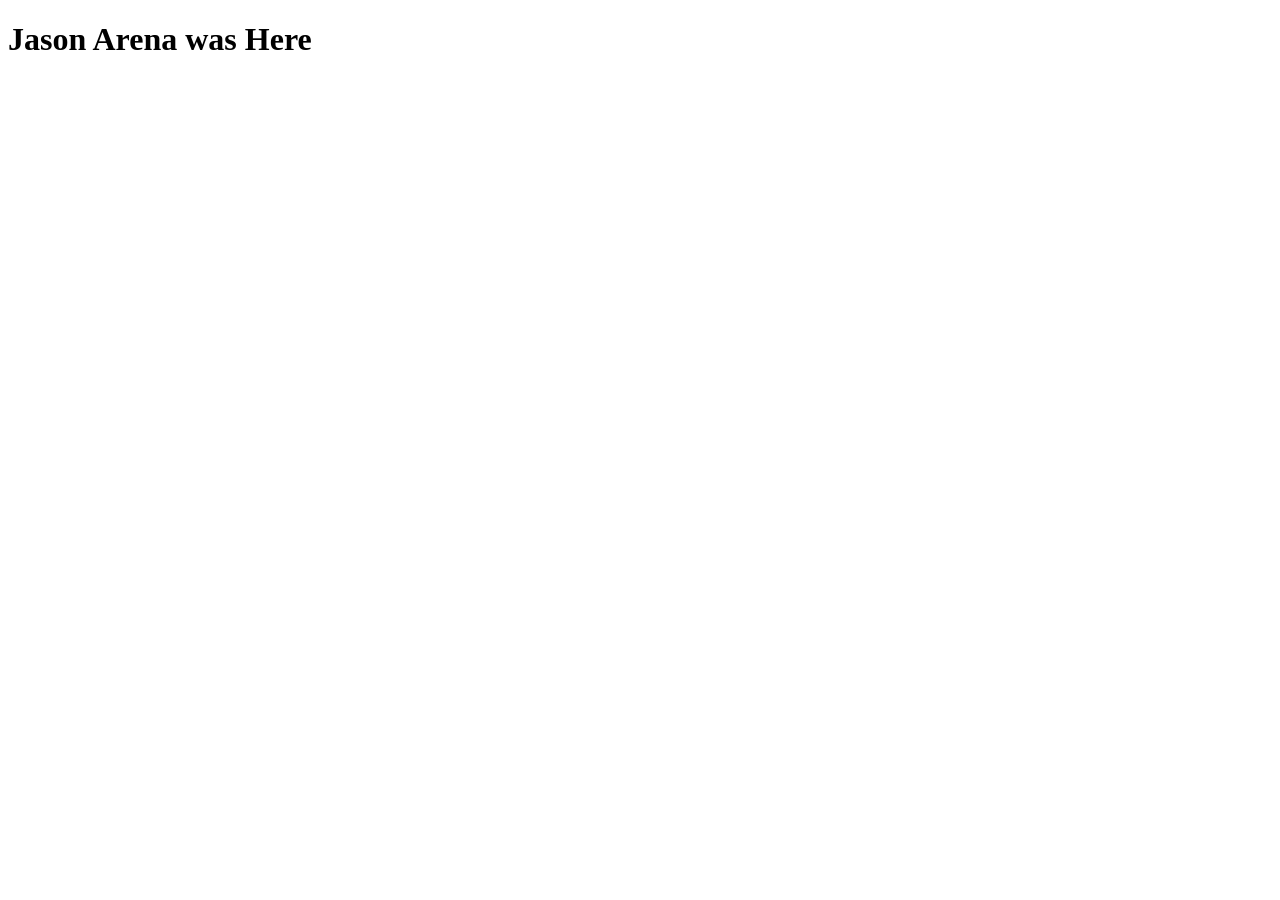
==== index.html @ 77fc9042 "Add basic HTML page saying Jason Arena was Here" ====
<!DOCTYPE html>
<html lang="en">
<head>
    <meta charset="UTF-8">
    <meta name="viewport" content="width=device-width, initial-scale=1.0">
    <title>Jason Arena was Here</title>
</head>
<body>
    <h1>Jason Arena was Here</h1>
</body>
</html>
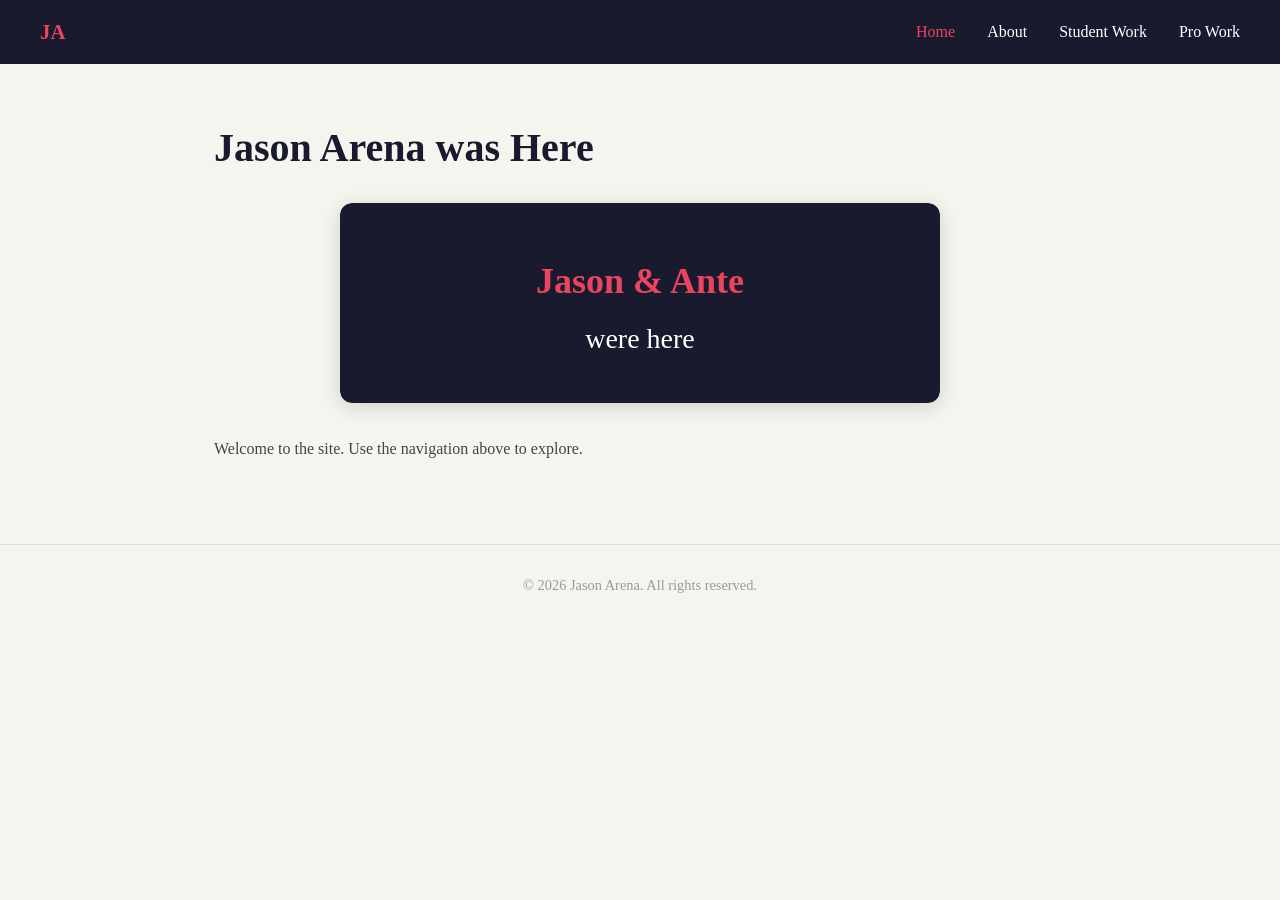
==== commit 73a1b63c: "Add global nav, image, and pages for About, Student Work, Pro Work" ====
--- a/index.html
+++ b/index.html
@@ -4,8 +4,33 @@
     <meta charset="UTF-8">
     <meta name="viewport" content="width=device-width, initial-scale=1.0">
     <title>Jason Arena was Here</title>
+    <link rel="stylesheet" href="styles.css">
 </head>
 <body>
-    <h1>Jason Arena was Here</h1>
+
+    <nav>
+        <a class="logo" href="index.html">JA</a>
+        <ul>
+            <li><a href="index.html" class="active">Home</a></li>
+            <li><a href="about.html">About</a></li>
+            <li><a href="student-work.html">Student Work</a></li>
+            <li><a href="pro-work.html">Pro Work</a></li>
+        </ul>
+    </nav>
+
+    <main>
+        <h1>Jason Arena was Here</h1>
+        <img
+            class="hero-image"
+            src="images/jason-ante-here.svg"
+            alt="Jason and Ante were here"
+        >
+        <p>Welcome to the site. Use the navigation above to explore.</p>
+    </main>
+
+    <footer>
+        &copy; 2026 Jason Arena. All rights reserved.
+    </footer>
+
 </body>
 </html>
--- a/styles.css
+++ b/styles.css
@@ -0,0 +1,119 @@
+* {
+    margin: 0;
+    padding: 0;
+    box-sizing: border-box;
+}
+
+body {
+    font-family: Georgia, serif;
+    background-color: #f5f5f0;
+    color: #222;
+}
+
+/* Navigation */
+nav {
+    background-color: #1a1a2e;
+    padding: 0 40px;
+    display: flex;
+    align-items: center;
+    justify-content: space-between;
+    height: 64px;
+    position: sticky;
+    top: 0;
+    z-index: 100;
+}
+
+nav .logo {
+    color: #e94560;
+    font-size: 1.3rem;
+    font-weight: bold;
+    text-decoration: none;
+}
+
+nav ul {
+    list-style: none;
+    display: flex;
+    gap: 32px;
+}
+
+nav ul li a {
+    color: #ffffff;
+    text-decoration: none;
+    font-size: 1rem;
+    transition: color 0.2s;
+}
+
+nav ul li a:hover,
+nav ul li a.active {
+    color: #e94560;
+}
+
+/* Main content */
+main {
+    max-width: 900px;
+    margin: 60px auto;
+    padding: 0 24px;
+}
+
+h1 {
+    font-size: 2.5rem;
+    margin-bottom: 20px;
+    color: #1a1a2e;
+}
+
+h2 {
+    font-size: 1.6rem;
+    margin: 40px 0 16px;
+    color: #1a1a2e;
+}
+
+p {
+    line-height: 1.8;
+    margin-bottom: 16px;
+    color: #444;
+}
+
+/* Hero image */
+.hero-image {
+    display: block;
+    margin: 32px auto;
+    max-width: 100%;
+    border-radius: 12px;
+    box-shadow: 0 4px 20px rgba(0,0,0,0.15);
+}
+
+/* Work grid */
+.work-grid {
+    display: grid;
+    grid-template-columns: repeat(auto-fill, minmax(260px, 1fr));
+    gap: 24px;
+    margin-top: 24px;
+}
+
+.work-card {
+    background: #fff;
+    border-radius: 10px;
+    padding: 28px;
+    box-shadow: 0 2px 10px rgba(0,0,0,0.08);
+}
+
+.work-card h3 {
+    font-size: 1.1rem;
+    color: #1a1a2e;
+    margin-bottom: 10px;
+}
+
+.work-card p {
+    font-size: 0.95rem;
+    margin-bottom: 0;
+}
+
+/* Footer */
+footer {
+    text-align: center;
+    padding: 32px;
+    color: #999;
+    font-size: 0.9rem;
+    margin-top: 80px;
+    border-top: 1px solid #ddd;
+}
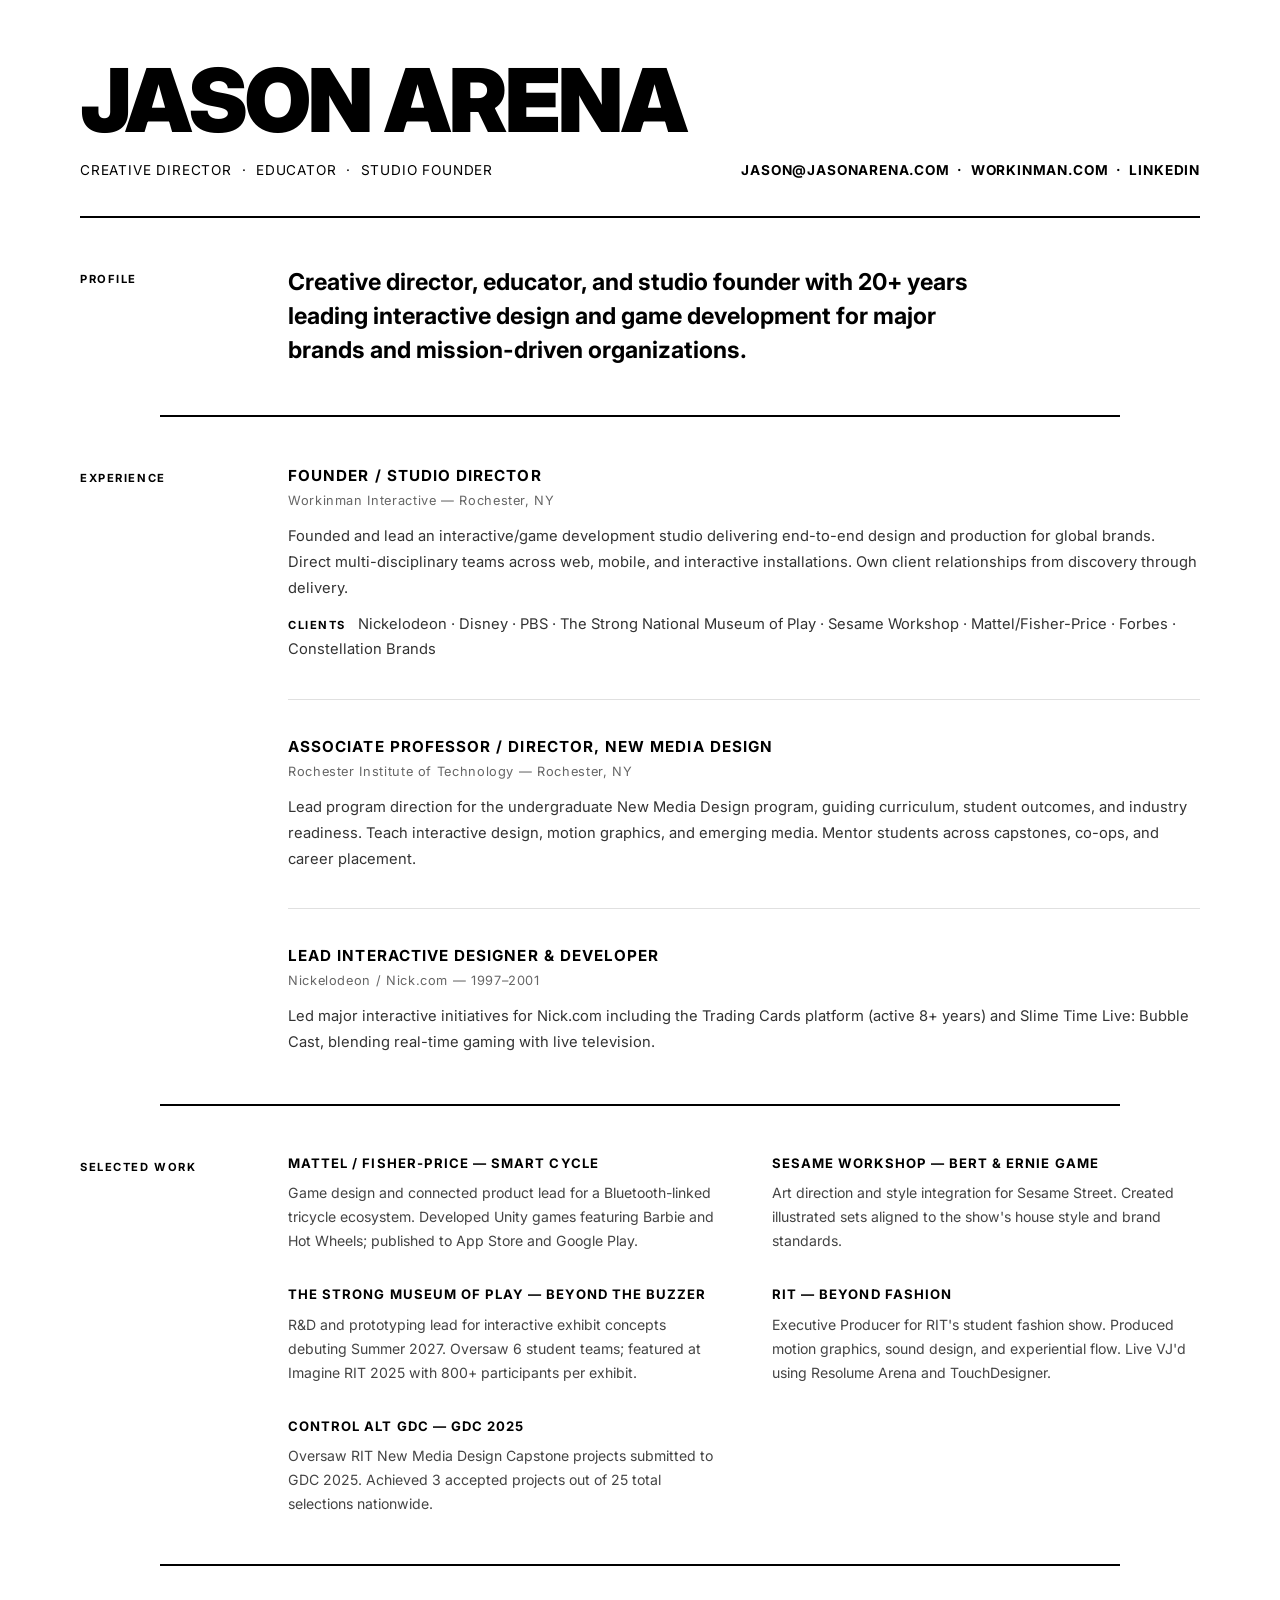
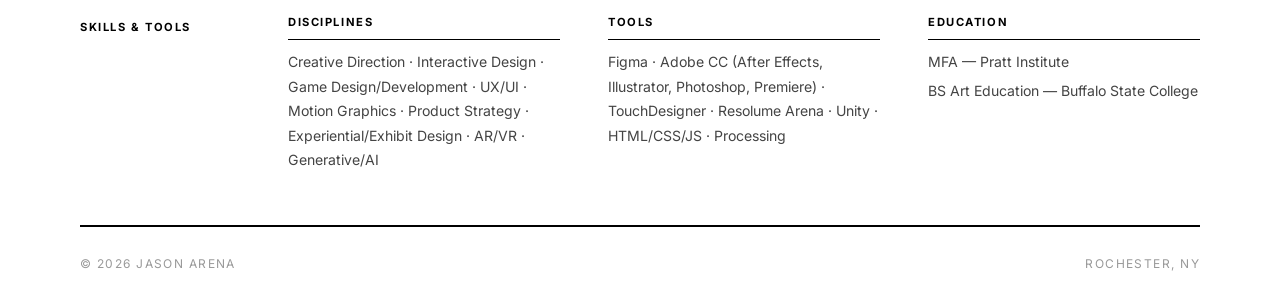
==== commit 0c91471d: "Rebuild as Vignelli-inspired one-page portfolio Consolidates four pages into a single index.html wit" ====
--- a/index.html
+++ b/index.html
@@ -3,33 +3,138 @@
 <head>
     <meta charset="UTF-8">
     <meta name="viewport" content="width=device-width, initial-scale=1.0">
-    <title>Jason Arena was Here</title>
+    <title>Jason Arena</title>
+    <link rel="icon" type="image/svg+xml" href="favicon.svg">
+    <link rel="preconnect" href="https://fonts.googleapis.com">
+    <link rel="preconnect" href="https://fonts.gstatic.com" crossorigin>
+    <link href="https://fonts.googleapis.com/css2?family=Inter:wght@400;700;900&display=swap" rel="stylesheet">
     <link rel="stylesheet" href="styles.css">
 </head>
 <body>
 
-    <nav>
-        <a class="logo" href="index.html">JA</a>
-        <ul>
-            <li><a href="index.html" class="active">Home</a></li>
-            <li><a href="about.html">About</a></li>
-            <li><a href="student-work.html">Student Work</a></li>
-            <li><a href="pro-work.html">Pro Work</a></li>
-        </ul>
-    </nav>
+    <header>
+        <div class="header-name">Jason Arena</div>
+        <div class="header-meta">
+            <span>Creative Director &nbsp;·&nbsp; Educator &nbsp;·&nbsp; Studio Founder</span>
+            <span class="header-contact">
+                <a href="mailto:Jason@jasonarena.com">Jason@jasonarena.com</a>
+                &nbsp;·&nbsp;
+                <a href="https://workinman.com" target="_blank" rel="noopener">workinman.com</a>
+                &nbsp;·&nbsp;
+                <a href="https://linkedin.com/in/jasonarena" target="_blank" rel="noopener">LinkedIn</a>
+            </span>
+        </div>
+    </header>
+
+    <hr>
 
     <main>
-        <h1>Jason Arena was Here</h1>
-        <img
-            class="hero-image"
-            src="images/jason-ante-here.svg"
-            alt="Jason and Ante were here"
-        >
-        <p>Welcome to the site. Use the navigation above to explore.</p>
+
+        <section class="section">
+            <div class="section-label">Profile</div>
+            <div class="section-content">
+                <p class="summary">Creative director, educator, and studio founder with 20+ years leading interactive design and game development for major brands and mission-driven organizations.</p>
+            </div>
+        </section>
+
+        <hr>
+
+        <section class="section">
+            <div class="section-label">Experience</div>
+            <div class="section-content">
+
+                <div class="job">
+                    <div class="job-title">Founder / Studio Director</div>
+                    <div class="job-company">Workinman Interactive — Rochester, NY</div>
+                    <p>Founded and lead an interactive/game development studio delivering end-to-end design and production for global brands. Direct multi-disciplinary teams across web, mobile, and interactive installations. Own client relationships from discovery through delivery.</p>
+                    <p class="clients"><span class="tag">Clients</span> Nickelodeon · Disney · PBS · The Strong National Museum of Play · Sesame Workshop · Mattel/Fisher-Price · Forbes · Constellation Brands</p>
+                </div>
+
+                <div class="job">
+                    <div class="job-title">Associate Professor / Director, New Media Design</div>
+                    <div class="job-company">Rochester Institute of Technology — Rochester, NY</div>
+                    <p>Lead program direction for the undergraduate New Media Design program, guiding curriculum, student outcomes, and industry readiness. Teach interactive design, motion graphics, and emerging media. Mentor students across capstones, co-ops, and career placement.</p>
+                </div>
+
+                <div class="job">
+                    <div class="job-title">Lead Interactive Designer & Developer</div>
+                    <div class="job-company">Nickelodeon / Nick.com — 1997–2001</div>
+                    <p>Led major interactive initiatives for Nick.com including the Trading Cards platform (active 8+ years) and Slime Time Live: Bubble Cast, blending real-time gaming with live television.</p>
+                </div>
+
+            </div>
+        </section>
+
+        <hr>
+
+        <section class="section">
+            <div class="section-label">Selected Work</div>
+            <div class="section-content">
+                <div class="project-grid">
+
+                    <div class="project">
+                        <div class="project-title">Mattel / Fisher-Price — Smart Cycle</div>
+                        <p>Game design and connected product lead for a Bluetooth-linked tricycle ecosystem. Developed Unity games featuring Barbie and Hot Wheels; published to App Store and Google Play.</p>
+                    </div>
+
+                    <div class="project">
+                        <div class="project-title">Sesame Workshop — Bert & Ernie Game</div>
+                        <p>Art direction and style integration for Sesame Street. Created illustrated sets aligned to the show's house style and brand standards.</p>
+                    </div>
+
+                    <div class="project">
+                        <div class="project-title">The Strong Museum of Play — Beyond the Buzzer</div>
+                        <p>R&D and prototyping lead for interactive exhibit concepts debuting Summer 2027. Oversaw 6 student teams; featured at Imagine RIT 2025 with 800+ participants per exhibit.</p>
+                    </div>
+
+                    <div class="project">
+                        <div class="project-title">RIT — Beyond Fashion</div>
+                        <p>Executive Producer for RIT's student fashion show. Produced motion graphics, sound design, and experiential flow. Live VJ'd using Resolume Arena and TouchDesigner.</p>
+                    </div>
+
+                    <div class="project">
+                        <div class="project-title">Control Alt GDC — GDC 2025</div>
+                        <p>Oversaw RIT New Media Design Capstone projects submitted to GDC 2025. Achieved 3 accepted projects out of 25 total selections nationwide.</p>
+                    </div>
+
+                </div>
+            </div>
+        </section>
+
+        <hr>
+
+        <section class="section">
+            <div class="section-label">Skills &amp; Tools</div>
+            <div class="section-content">
+                <div class="skills-grid">
+
+                    <div class="skill-group">
+                        <div class="skill-group-label">Disciplines</div>
+                        <p>Creative Direction · Interactive Design · Game Design/Development · UX/UI · Motion Graphics · Product Strategy · Experiential/Exhibit Design · AR/VR · Generative/AI</p>
+                    </div>
+
+                    <div class="skill-group">
+                        <div class="skill-group-label">Tools</div>
+                        <p>Figma · Adobe CC (After Effects, Illustrator, Photoshop, Premiere) · TouchDesigner · Resolume Arena · Unity · HTML/CSS/JS · Processing</p>
+                    </div>
+
+                    <div class="skill-group">
+                        <div class="skill-group-label">Education</div>
+                        <p>MFA — Pratt Institute</p>
+                        <p>BS Art Education — Buffalo State College</p>
+                    </div>
+
+                </div>
+            </div>
+        </section>
+
     </main>
 
+    <hr>
+
     <footer>
-        &copy; 2026 Jason Arena. All rights reserved.
+        <span>&copy; 2026 Jason Arena</span>
+        <span>Rochester, NY</span>
     </footer>
 
 </body>
--- a/styles.css
+++ b/styles.css
@@ -1,119 +1,228 @@
-* {
+*, *::before, *::after {
     margin: 0;
     padding: 0;
     box-sizing: border-box;
 }
 
+:root {
+    --col: 80px;
+    --label-w: 160px;
+}
+
 body {
-    font-family: Georgia, serif;
-    background-color: #f5f5f0;
-    color: #222;
-}
-
-/* Navigation */
-nav {
-    background-color: #1a1a2e;
-    padding: 0 40px;
+    font-family: 'Inter', 'Helvetica Neue', Helvetica, Arial, sans-serif;
+    background: #fff;
+    color: #000;
+    font-size: 16px;
+    line-height: 1.5;
+}
+
+a {
+    color: #000;
+    text-decoration: none;
+}
+
+a:hover {
+    text-decoration: underline;
+}
+
+hr {
+    border: none;
+    border-top: 2px solid #000;
+    margin: 0 var(--col);
+}
+
+/* ── Header ── */
+
+header {
+    padding: 56px var(--col) 36px;
+}
+
+.header-name {
+    font-size: clamp(2.8rem, 7vw, 5.5rem);
+    font-weight: 900;
+    letter-spacing: -0.03em;
+    line-height: 1;
+    text-transform: uppercase;
+    margin-bottom: 16px;
+}
+
+.header-meta {
     display: flex;
-    align-items: center;
     justify-content: space-between;
-    height: 64px;
-    position: sticky;
-    top: 0;
-    z-index: 100;
-}
-
-nav .logo {
-    color: #e94560;
-    font-size: 1.3rem;
-    font-weight: bold;
-    text-decoration: none;
-}
-
-nav ul {
-    list-style: none;
+    align-items: baseline;
+    font-size: 0.85rem;
+    letter-spacing: 0.06em;
+    text-transform: uppercase;
+    gap: 24px;
+    flex-wrap: wrap;
+}
+
+.header-contact {
+    font-weight: 700;
+}
+
+/* ── Sections ── */
+
+main {
+    padding: 0 var(--col);
+}
+
+.section {
+    display: grid;
+    grid-template-columns: var(--label-w) 1fr;
+    gap: 0 48px;
+    padding: 48px 0;
+}
+
+.section-label,
+.tag,
+.skill-group-label {
+    font-size: 0.7rem;
+    font-weight: 700;
+    letter-spacing: 0.14em;
+    text-transform: uppercase;
+}
+
+.section-label {
+    padding-top: 5px;
+}
+
+/* ── Summary ── */
+
+.summary {
+    font-size: clamp(1.1rem, 2.2vw, 1.45rem);
+    font-weight: 700;
+    line-height: 1.45;
+    max-width: 680px;
+}
+
+/* ── Jobs ── */
+
+.job {
+    padding-bottom: 36px;
+    margin-bottom: 36px;
+    border-bottom: 1px solid #e0e0e0;
+}
+
+.job:last-child {
+    padding-bottom: 0;
+    margin-bottom: 0;
+    border-bottom: none;
+}
+
+.job-title {
+    font-size: 0.95rem;
+    font-weight: 700;
+    text-transform: uppercase;
+    letter-spacing: 0.07em;
+    margin-bottom: 3px;
+}
+
+.job-company {
+    font-size: 0.8rem;
+    letter-spacing: 0.05em;
+    color: #666;
+    margin-bottom: 14px;
+}
+
+.job p {
+    font-size: 0.92rem;
+    line-height: 1.75;
+    color: #333;
+    margin-bottom: 10px;
+}
+
+.job p:last-child {
+    margin-bottom: 0;
+}
+
+.clients {
+    font-size: 0.82rem;
+    color: #555;
+}
+
+.tag {
+    margin-right: 8px;
+    color: #000;
+}
+
+/* ── Projects ── */
+
+.project-grid {
+    display: grid;
+    grid-template-columns: 1fr 1fr;
+    gap: 32px 56px;
+}
+
+.project-title {
+    font-size: 0.82rem;
+    font-weight: 700;
+    text-transform: uppercase;
+    letter-spacing: 0.08em;
+    margin-bottom: 8px;
+}
+
+.project p {
+    font-size: 0.88rem;
+    line-height: 1.7;
+    color: #444;
+}
+
+/* ── Skills ── */
+
+.skills-grid {
+    display: grid;
+    grid-template-columns: repeat(3, 1fr);
+    gap: 32px 48px;
+}
+
+.skill-group-label {
+    padding-bottom: 8px;
+    margin-bottom: 10px;
+    border-bottom: 1px solid #000;
+}
+
+.skill-group p {
+    font-size: 0.88rem;
+    line-height: 1.75;
+    color: #444;
+    margin-bottom: 4px;
+}
+
+/* ── Footer ── */
+
+footer {
     display: flex;
-    gap: 32px;
-}
-
-nav ul li a {
-    color: #ffffff;
-    text-decoration: none;
-    font-size: 1rem;
-    transition: color 0.2s;
-}
-
-nav ul li a:hover,
-nav ul li a.active {
-    color: #e94560;
-}
-
-/* Main content */
-main {
-    max-width: 900px;
-    margin: 60px auto;
-    padding: 0 24px;
-}
-
-h1 {
-    font-size: 2.5rem;
-    margin-bottom: 20px;
-    color: #1a1a2e;
-}
-
-h2 {
-    font-size: 1.6rem;
-    margin: 40px 0 16px;
-    color: #1a1a2e;
-}
-
-p {
-    line-height: 1.8;
-    margin-bottom: 16px;
-    color: #444;
-}
-
-/* Hero image */
-.hero-image {
-    display: block;
-    margin: 32px auto;
-    max-width: 100%;
-    border-radius: 12px;
-    box-shadow: 0 4px 20px rgba(0,0,0,0.15);
-}
-
-/* Work grid */
-.work-grid {
-    display: grid;
-    grid-template-columns: repeat(auto-fill, minmax(260px, 1fr));
-    gap: 24px;
-    margin-top: 24px;
-}
-
-.work-card {
-    background: #fff;
-    border-radius: 10px;
-    padding: 28px;
-    box-shadow: 0 2px 10px rgba(0,0,0,0.08);
-}
-
-.work-card h3 {
-    font-size: 1.1rem;
-    color: #1a1a2e;
-    margin-bottom: 10px;
-}
-
-.work-card p {
-    font-size: 0.95rem;
-    margin-bottom: 0;
-}
-
-/* Footer */
-footer {
-    text-align: center;
-    padding: 32px;
+    justify-content: space-between;
+    padding: 28px var(--col);
+    font-size: 0.75rem;
+    letter-spacing: 0.12em;
+    text-transform: uppercase;
     color: #999;
-    font-size: 0.9rem;
-    margin-top: 80px;
-    border-top: 1px solid #ddd;
-}
+}
+
+/* ── Responsive ── */
+
+@media (max-width: 800px) {
+    :root {
+        --col: 24px;
+        --label-w: 100%;
+    }
+
+    .section {
+        grid-template-columns: 1fr;
+        gap: 12px 0;
+        padding: 36px 0;
+    }
+
+    .header-meta {
+        flex-direction: column;
+        gap: 6px;
+    }
+
+    .project-grid,
+    .skills-grid {
+        grid-template-columns: 1fr;
+    }
+}
